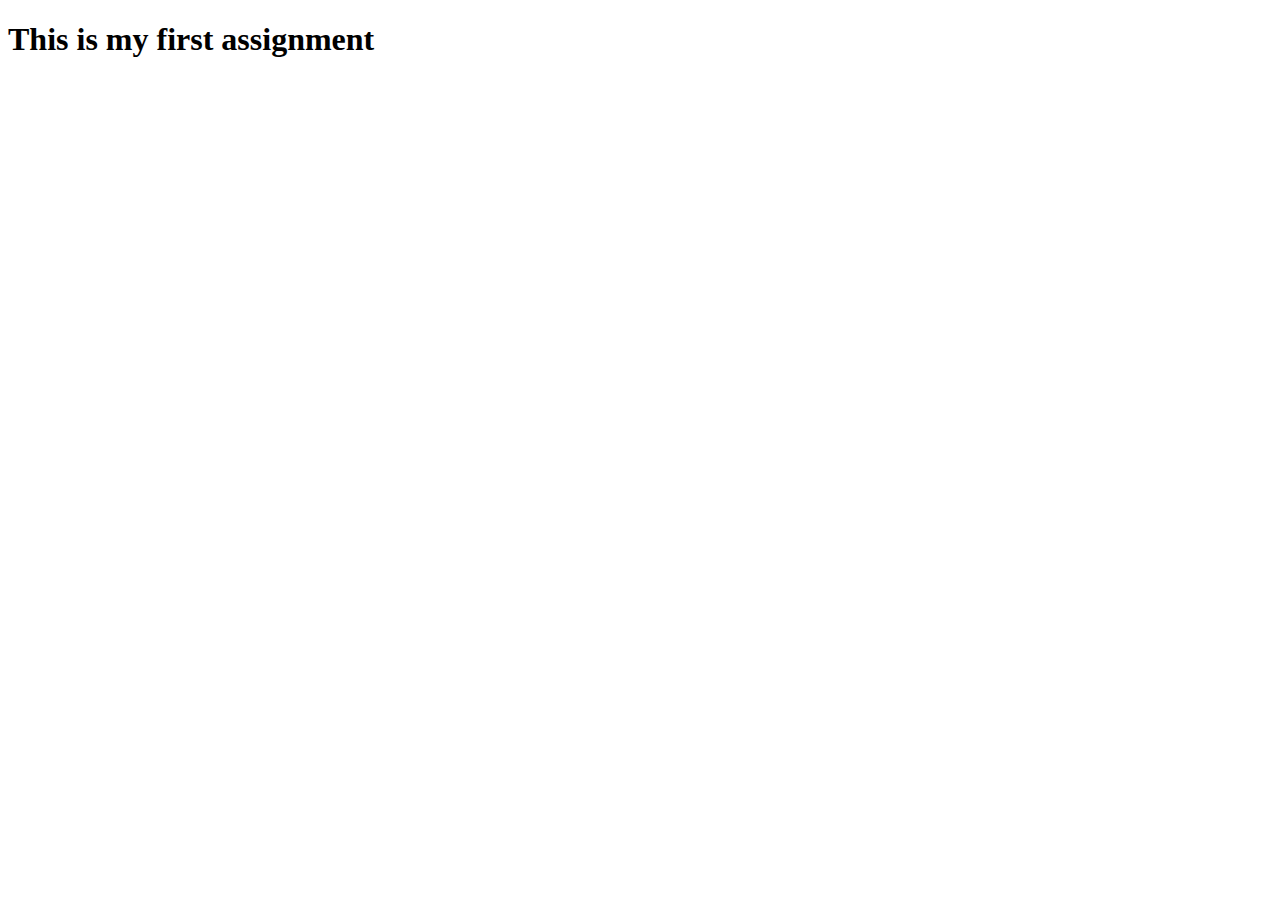
==== assignment1/index.html @ 33587928 "week 3 exercise done" ====
<!DOCTYPE html>
<html lang="en">
  <head>
    <meta charset="UTF-8" />
    <meta name="viewport" content="width=device-width, initial-scale=1.0" />
    <title>Maria's Assignment 1</title>
  </head>
  <body>
    <h1>This is my first assignment</h1>
  </body>
</html>
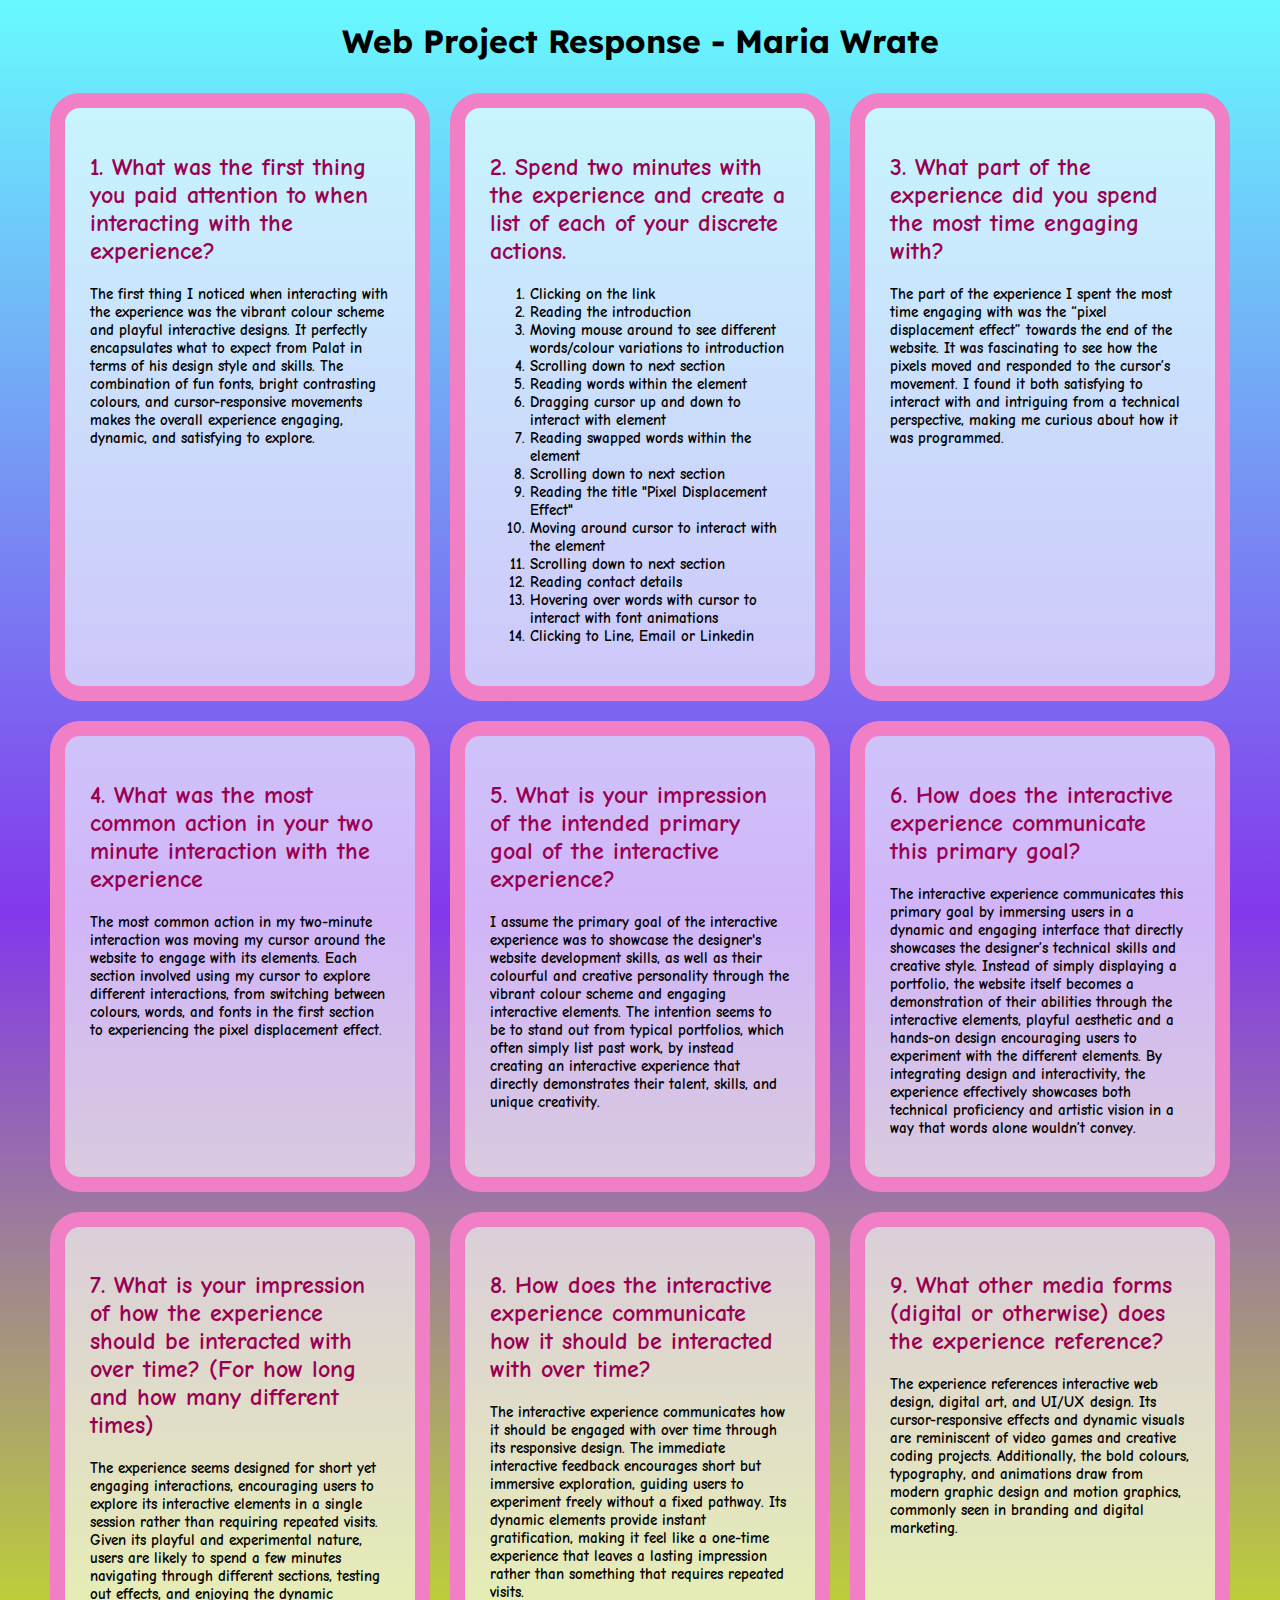
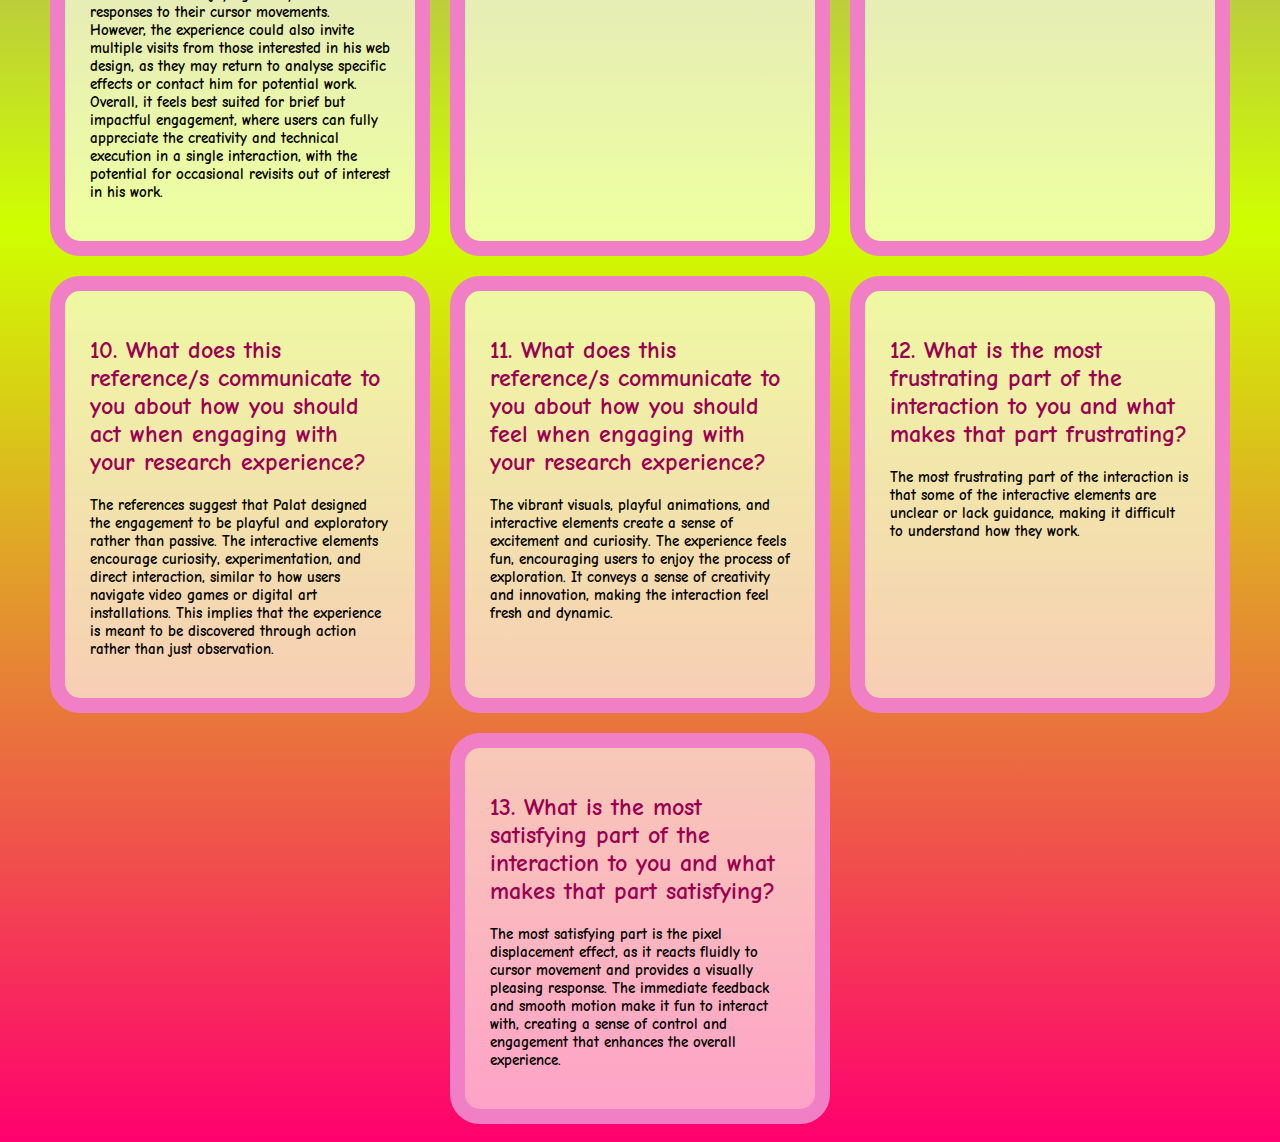
==== commit f1366de8: "update" ====
--- a/assignment1/index.html
+++ b/assignment1/index.html
@@ -1,11 +1,227 @@
 <!DOCTYPE html>
 <html lang="en">
   <head>
+    <link rel="preconnect" href="https://fonts.googleapis.com" />
+    <link rel="preconnect" href="https://fonts.gstatic.com" crossorigin />
+    <link
+      href="https://fonts.googleapis.com/css2?family=Comic+Neue:wght@400;700&display=swap"
+      rel="stylesheet"
+    />
+    <link rel="preconnect" href="https://fonts.googleapis.com" />
+    <link rel="preconnect" href="https://fonts.gstatic.com" crossorigin />
+    <link
+      href="https://fonts.googleapis.com/css2?family=Lexend:wght@100..900&display=swap"
+      rel="stylesheet"
+    />
+    <link rel="stylesheet" href="style.css" />
     <meta charset="UTF-8" />
     <meta name="viewport" content="width=device-width, initial-scale=1.0" />
     <title>Maria's Assignment 1</title>
   </head>
   <body>
-    <h1>This is my first assignment</h1>
+    <h1>Web Project Response - Maria Wrate</h1>
   </body>
+
+  <div class="layout">
+    <div>
+      <h2>
+        1. What was the first thing you paid attention to when interacting with
+        the experience?
+      </h2>
+      <p>
+        The first thing I noticed when interacting with the experience was the
+        vibrant colour scheme and playful interactive designs. It perfectly
+        encapsulates what to expect from Palat in terms of his design style and
+        skills. The combination of fun fonts, bright contrasting colours, and
+        cursor-responsive movements makes the overall experience engaging,
+        dynamic, and satisfying to explore.
+      </p>
+    </div>
+
+    <div>
+      <h2>
+        2. Spend two minutes with the experience and create a list of each of
+        your discrete actions.
+      </h2>
+      <ol>
+        <li>Clicking on the link</li>
+        <li>Reading the introduction</li>
+        <li>
+          Moving mouse around to see different words/colour variations to
+          introduction
+        </li>
+        <li>Scrolling down to next section</li>
+        <li>Reading words within the element</li>
+        <li>Dragging cursor up and down to interact with element</li>
+        <li>Reading swapped words within the element</li>
+        <li>Scrolling down to next section</li>
+        <li>Reading the title "Pixel Displacement Effect"</li>
+        <li>Moving around cursor to interact with the element</li>
+        <li>Scrolling down to next section</li>
+        <li>Reading contact details</li>
+        <li>
+          Hovering over words with cursor to interact with font animations
+        </li>
+        <li>Clicking to Line, Email or Linkedin</li>
+      </ol>
+    </div>
+    <div>
+      <h2>
+        3. What part of the experience did you spend the most time engaging
+        with?
+      </h2>
+      <p>
+        The part of the experience I spent the most time engaging with was the
+        “pixel displacement effect” towards the end of the website. It was
+        fascinating to see how the pixels moved and responded to the cursor’s
+        movement. I found it both satisfying to interact with and intriguing
+        from a technical perspective, making me curious about how it was
+        programmed.
+      </p>
+    </div>
+    <div>
+      <h2>
+        4. What was the most common action in your two minute interaction with
+        the experience
+      </h2>
+      <p>
+        The most common action in my two-minute interaction was moving my cursor
+        around the website to engage with its elements. Each section involved
+        using my cursor to explore different interactions, from switching
+        between colours, words, and fonts in the first section to experiencing
+        the pixel displacement effect.
+      </p>
+    </div>
+    <div>
+      <h2>
+        5. What is your impression of the intended primary goal of the
+        interactive experience?
+      </h2>
+      <p>
+        I assume the primary goal of the interactive experience was to showcase
+        the designer's website development skills, as well as their colourful
+        and creative personality through the vibrant colour scheme and engaging
+        interactive elements. The intention seems to be to stand out from
+        typical portfolios, which often simply list past work, by instead
+        creating an interactive experience that directly demonstrates their
+        talent, skills, and unique creativity.
+      </p>
+    </div>
+    <div>
+      <h2>
+        6. How does the interactive experience communicate this primary goal?
+      </h2>
+      <p>
+        The interactive experience communicates this primary goal by immersing
+        users in a dynamic and engaging interface that directly showcases the
+        designer’s technical skills and creative style. Instead of simply
+        displaying a portfolio, the website itself becomes a demonstration of
+        their abilities through the interactive elements, playful aesthetic and
+        a hands-on design encouraging users to experiment with the different
+        elements. By integrating design and interactivity, the experience
+        effectively showcases both technical proficiency and artistic vision in
+        a way that words alone wouldn’t convey.
+      </p>
+    </div>
+    <div>
+      <h2>
+        7. What is your impression of how the experience should be interacted
+        with over time? (For how long and how many different times)
+      </h2>
+      <p>
+        The experience seems designed for short yet engaging interactions,
+        encouraging users to explore its interactive elements in a single
+        session rather than requiring repeated visits. Given its playful and
+        experimental nature, users are likely to spend a few minutes navigating
+        through different sections, testing out effects, and enjoying the
+        dynamic responses to their cursor movements. However, the experience
+        could also invite multiple visits from those interested in his web
+        design, as they may return to analyse specific effects or contact him
+        for potential work. Overall, it feels best suited for brief but
+        impactful engagement, where users can fully appreciate the creativity
+        and technical execution in a single interaction, with the potential for
+        occasional revisits out of interest in his work.
+      </p>
+    </div>
+    <div>
+      <h2>
+        8. How does the interactive experience communicate how it should be
+        interacted with over time?
+      </h2>
+      <p>
+        The interactive experience communicates how it should be engaged with
+        over time through its responsive design. The immediate interactive
+        feedback encourages short but immersive exploration, guiding users to
+        experiment freely without a fixed pathway. Its dynamic elements provide
+        instant gratification, making it feel like a one-time experience that
+        leaves a lasting impression rather than something that requires repeated
+        visits.
+      </p>
+    </div>
+    <div>
+      <h2>
+        9. What other media forms (digital or otherwise) does the experience
+        reference?
+      </h2>
+      <p>
+        The experience references interactive web design, digital art, and UI/UX
+        design. Its cursor-responsive effects and dynamic visuals are
+        reminiscent of video games and creative coding projects. Additionally,
+        the bold colours, typography, and animations draw from modern graphic
+        design and motion graphics, commonly seen in branding and digital
+        marketing.
+      </p>
+    </div>
+    <div>
+      <h2>
+        10. What does this reference/s communicate to you about how you should
+        act when engaging with your research experience?
+      </h2>
+      <p>
+        The references suggest that Palat designed the engagement to be playful
+        and exploratory rather than passive. The interactive elements encourage
+        curiosity, experimentation, and direct interaction, similar to how users
+        navigate video games or digital art installations. This implies that the
+        experience is meant to be discovered through action rather than just
+        observation.
+      </p>
+    </div>
+    <div>
+      <h2>
+        11. What does this reference/s communicate to you about how you should
+        feel when engaging with your research experience?
+      </h2>
+      <p>
+        The vibrant visuals, playful animations, and interactive elements create
+        a sense of excitement and curiosity. The experience feels fun,
+        encouraging users to enjoy the process of exploration. It conveys a
+        sense of creativity and innovation, making the interaction feel fresh
+        and dynamic.
+      </p>
+    </div>
+    <div>
+      <h2>
+        12. What is the most frustrating part of the interaction to you and what
+        makes that part frustrating?
+      </h2>
+      <p>
+        The most frustrating part of the interaction is that some of the
+        interactive elements are unclear or lack guidance, making it difficult
+        to understand how they work.
+      </p>
+    </div>
+    <div>
+      <h2>
+        13. What is the most satisfying part of the interaction to you and what
+        makes that part satisfying?
+      </h2>
+      <p>
+        The most satisfying part is the pixel displacement effect, as it reacts
+        fluidly to cursor movement and provides a visually pleasing response.
+        The immediate feedback and smooth motion make it fun to interact with,
+        creating a sense of control and engagement that enhances the overall
+        experience.
+      </p>
+    </div>
+  </div>
 </html>
--- a/assignment1/style.css
+++ b/assignment1/style.css
@@ -0,0 +1,52 @@
+h1 {
+  color: black;
+  font-optical-sizing: auto;
+  font-style: normal;
+  text-align: center;
+  font-family: "Lexend", sans-serif;
+  font-weight: 700;
+}
+h2 {
+  color: rgb(154, 0, 82);
+  font-style: normal;
+  font-family: "Comic Neue", cursive; /* Similar font to what was used in Palat's website (comic sans) */
+  font-weight: 700;
+}
+p {
+  color: black;
+  font-style: normal;
+  font-family: "Comic Neue", cursive;
+  font-weight: 700;
+  font-size: 15px;
+}
+li {
+  color: black;
+  font-style: normal;
+  font-family: "Comic Neue", cursive;
+  font-weight: 700;
+  font-size: 15px;
+}
+body {
+  height: auto;
+  background-color: #68fafe; /* gradient doesn't work without background image */
+  background-image: linear-gradient(#68fafe, #8338ec, #cfff00, #ff006e);
+  /* Using adobe colour I made the gradient from the main colours in the first section of Palat's website. */
+}
+
+.layout {
+  /* learned how to put my div's into a class so I can make them displayed horizontally. */
+  display: flex; /* used flex so it arranges it horizontally without going past the website width. */
+  flex-wrap: wrap; /* so it wraps down to the next line */
+  justify-content: center; /* keeps my box models centered */
+}
+
+.layout div {
+  background-color: #ffffffa0;
+  width: 300px;
+  height: auto; /* so text doesn't go outside the box model I made */
+  border: 15px solid rgb(240, 127, 198);
+  border-radius: 30px;
+  padding: 25px;
+  margin: 10px;
+  margin-right: 10px;
+}
